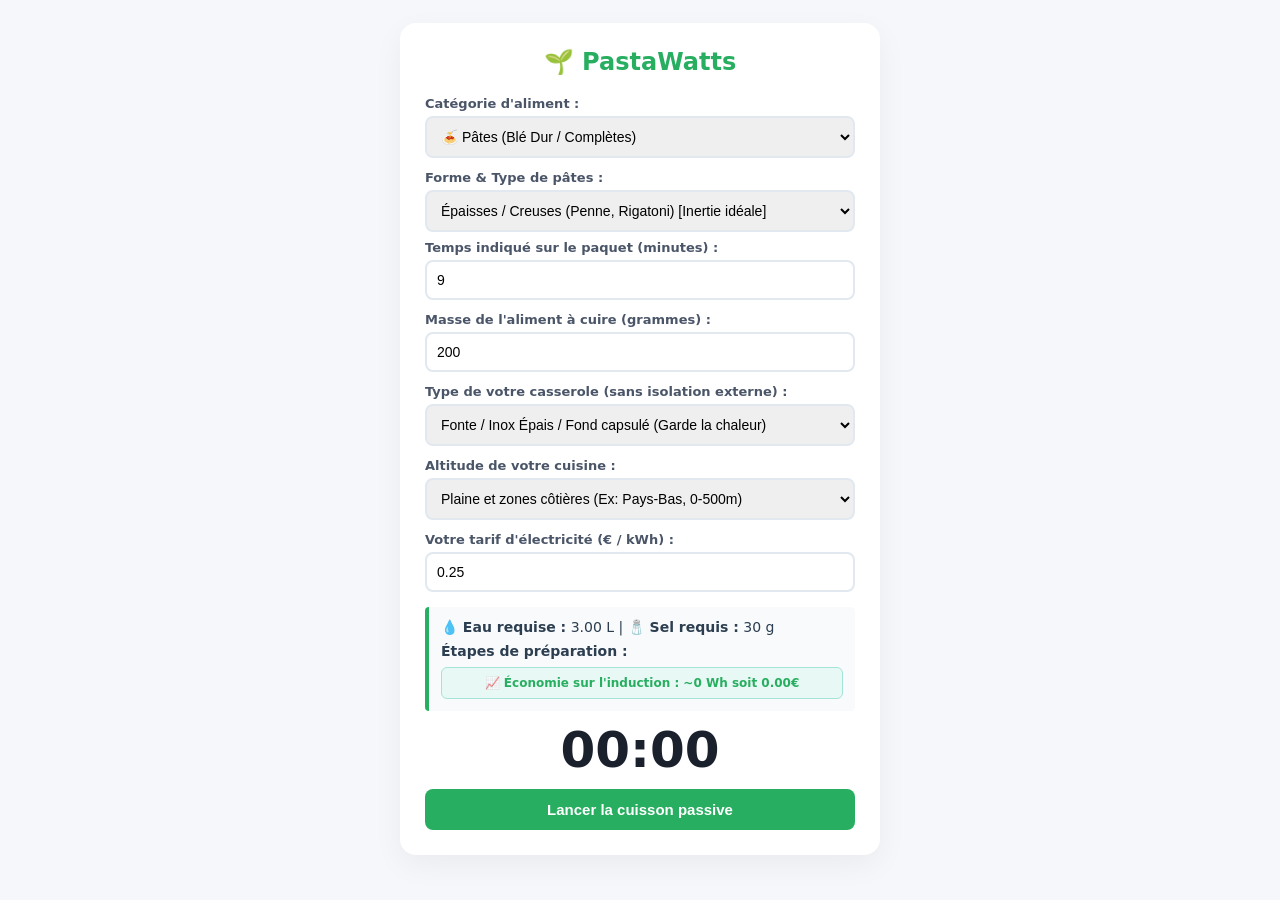
==== index.html @ 8f2069ab "Update index.html" ====
<!DOCTYPE html>
<html lang="fr">
<head>
    <meta charset="UTF-8">
    <meta name="viewport" content="width=device-width, initial-scale=1.0">
    <title>PastaWatts - L'Assistant de Cuisson Passive</title>
    <link rel="stylesheet" href="style.css">
</head>
<body>

<div class="container">
    <h1>🌱 PastaWatts</h1>
    
    <div class="group">
        <label for="category">Catégorie d'aliment :</label>
        <select id="category" onchange="toggleInputs()">
            <option value="pates">🍝 Pâtes (Blé Dur / Complètes)</option>
            <option value="riz">🌾 Riz (Blanc, Complet, Basmati)</option>
            <option value="cereales">🥣 Autres Céréales (Quinoa, Boulgour...)</option>
        </select>
    </div>

    <!-- Options dynamiques pour les Pâtes -->
    <div id="pates-options" class="group">
        <label for="formePates">Forme & Type de pâtes :</label>
        <select id="formePates" onchange="calculer()">
            <option value="fines">Fines / Longues (Spaghetti, Coquillettes) [-1 min de repos]</option>
            <option value="epaisses" selected>Épaisses / Creuses (Penne, Rigatoni) [Inertie idéale]</option>
            <option value="completes">Pâtes Complètes (Intégrales) [+2 min de repos]</option>
        </select>
        <label for="tempsPaquet" style="margin-top: 8px;">Temps indiqué sur le paquet (minutes) :</label>
        <input type="number" id="tempsPaquet" value="9" min="1" oninput="calculer()">
    </div>

    <!-- Options dynamiques pour le Riz et Céréales -->
   <div id="riz-options" class="group" style="display:none;">
    <label for="typeRiz">Type de riz :</label>
    <select id="typeRiz" onchange="calculer()">
        <option value="riz_blanc">Riz Blanc / Basmati / Thaï</option>
        <option value="riz_complet">Riz Complet (Grain entier)</option>
    </select>
</div>

<div id="cereales-options" class="group" style="display:none;">
    <label for="typeCereale">Type de céréale :</label>
    <select id="typeCereale" onchange="calculer()">
        <option value="quinoa">Quinoa</option>
        <option value="boulgour">Boulgour / Épeautre concassé</option>
        <option value="ble_grain">Grains de Blé Entiers (Ebly, etc.)</option>
    </select>
</div>


    <div class="group">
        <label for="poids">Masse de l'aliment à cuire (grammes) :</label>
        <input type="number" id="poids" value="200" min="10" oninput="calculer()">
    </div>

    <div class="group">
        <label for="casserole">Type de votre casserole (sans isolation externe) :</label>
        <select id="casserole" onchange="calculer()">
            <option value="lourde">Fonte / Inox Épais / Fond capsulé (Garde la chaleur)</option>
            <option value="legere">Aluminium fin / Inox Léger (+1 min de repos nécessaire)</option>
        </select>
    </div>

    <div class="group">
        <label for="altitude">Altitude de votre cuisine :</label>
        <select id="altitude" onchange="calculer()">
            <option value="0">Plaine et zones côtières (Ex: Pays-Bas, 0-500m)</option>
            <option value="1000">Moyenne Montagne (500-1500m) [+1 min feu actif]</option>
            <option value="2000">Haute Montagne (>1500m) [+2 min feu actif]</option>
        </select>
    </div>

    <div class="group">
        <label for="tarifKwh">Votre tarif d'électricité (€ / kWh) :</label>
        <input type="number" id="tarifKwh" value="0.25" min="0" step="0.01" oninput="calculer()">
    </div>

    <div class="box">
        <strong>💧 Eau requise :</strong> <span id="eau">3.00</span> L | 
        <strong>🧂 Sel requis :</strong> <span id="sel">30</span> g
        <div style="margin-top: 8px; font-weight: bold; color: #2c3e50;">Étapes de préparation :</div>
        <ol class="step-list" id="prepSteps"></ol>
        
        <div class="eco-badge aria-live="polite">
            📈 Économie sur l'induction : ~<span id="ecoWh">0</span> Wh soit <span id="ecoEur">0.00</span>€
        </div>
    </div>

    <div class="timer" id="disp" aria-live="polite">00:00</div>
    <button id="btn" onclick="toggle()">Lancer la cuisson passive</button>
</div>

<script src="app.js"></script>
</body>
</html>
---- style.css ----
:root { 
    --bg: #f5f7fa; 
    --card: #ffffff; 
    --text: #2c3e50; 
    --green: #27ae60; 
    --red: #e74c3c; 
}

body { 
    font-family: system-ui, -apple-system, sans-serif; 
    background: var(--bg); 
    color: var(--text); 
    padding: 15px; 
    display: flex; 
    justify-content: center; 
}

.container { 
    max-width: 480px; 
    width: 100%; 
    background: var(--card); 
    padding: 25px; 
    border-radius: 16px; 
    box-shadow: 0 10px 30px rgba(0,0,0,0.05); 
    box-sizing: border-box; 
}

h1 { 
    text-align: center; 
    color: var(--green); 
    margin-bottom: 20px; 
    font-size: 24px; 
    margin-top: 0; 
}

.group { 
    margin-bottom: 12px; 
}

label { 
    display: block; 
    font-weight: bold; 
    margin-bottom: 5px; 
    font-size: 13px; 
    color: #4a5568; 
}

select, input { 
    width: 100%; 
    padding: 10px; 
    border: 2px solid #e2e8f0; 
    border-radius: 8px; 
    box-sizing: border-box; 
    font-size: 14px; 
}

.box { 
    background: #f8fafc; 
    border-left: 4px solid var(--green); 
    padding: 12px; 
    border-radius: 4px; 
    margin-top: 15px; 
    font-size: 14px; 
}

.eco-badge { 
    background: #e8f8f5; 
    color: var(--green); 
    padding: 8px; 
    border-radius: 6px; 
    font-weight: bold; 
    font-size: 12px; 
    margin-top: 8px; 
    text-align: center; 
    border: 1px solid #a3e4d7; 
}

.timer { 
    font-size: 50px; 
    font-weight: bold; 
    text-align: center; 
    margin: 10px 0; 
    font-variant-numeric: tabular-nums; 
    color: #1a202c; 
}

button { 
    width: 100%; 
    padding: 12px; 
    background: var(--green); 
    color: white; 
    border: none; 
    border-radius: 8px; 
    font-size: 15px; 
    font-weight: bold; 
    cursor: pointer; 
}

button:hover { 
    filter: brightness(0.9); 
}

.step-list { 
    margin: 8px 0 0 0; 
    padding-left: 20px; 
    font-size: 13px; 
    color: #4a5568; 
}
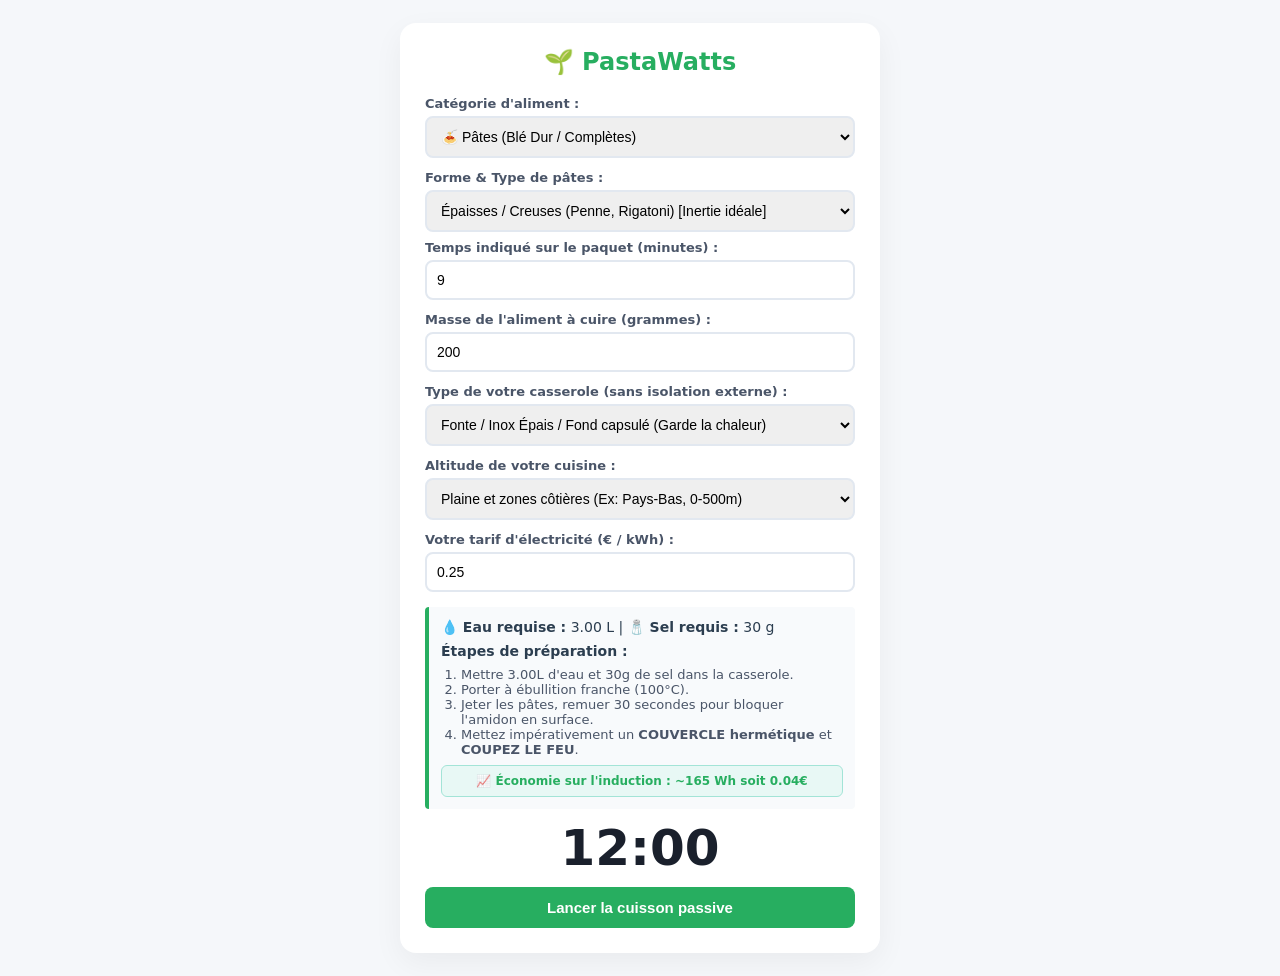
==== commit 9e9d67ea: "Add manifest and Apple touch icon links to index.html" ====
--- a/index.html
+++ b/index.html
@@ -5,6 +5,9 @@
     <meta name="viewport" content="width=device-width, initial-scale=1.0">
     <title>PastaWatts - L'Assistant de Cuisson Passive</title>
     <link rel="stylesheet" href="style.css">
+    <link rel="manifest" href="manifest.json">
+<meta name="apple-mobile-web-app-capable" content="yes">
+<link rel="apple-touch-icon" href="icon-192.png">
 </head>
 <body>
 
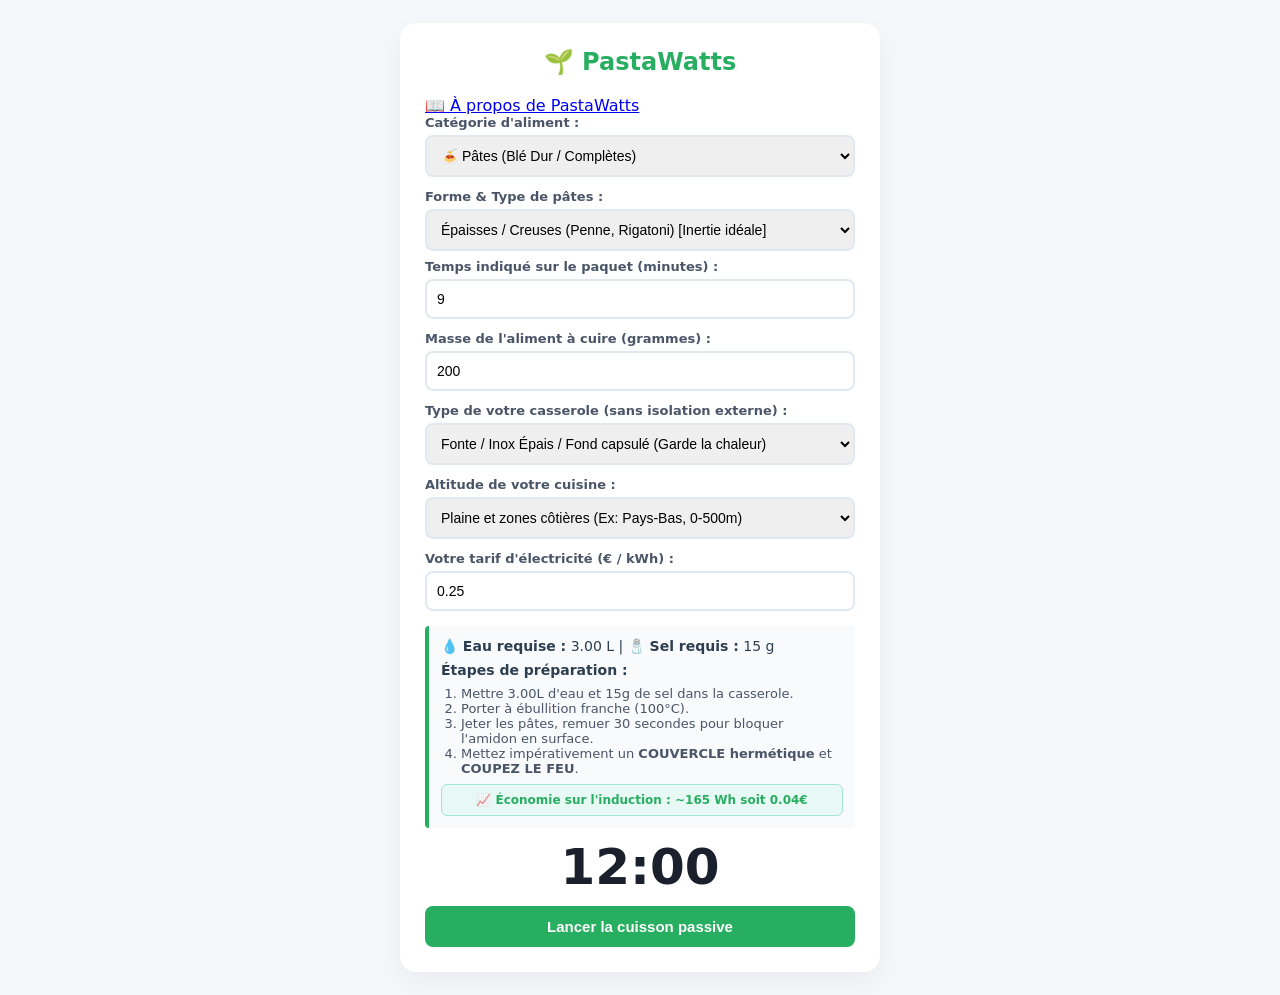
==== commit 2f933f3a: "Add link to 'À propos de PastaWatts' in index.html Added a link to the readme page for more informat" ====
--- a/index.html
+++ b/index.html
@@ -5,15 +5,21 @@
     <meta name="viewport" content="width=device-width, initial-scale=1.0">
     <title>PastaWatts - L'Assistant de Cuisson Passive</title>
     <link rel="stylesheet" href="style.css">
+        <!-- Liaison avec le manifest pour Android -->
     <link rel="manifest" href="manifest.json">
-<meta name="apple-mobile-web-app-capable" content="yes">
-<link rel="apple-touch-icon" href="icon-192.png">
+    <!-- Métadonnées pour l'installation iOS -->
+    <meta name="apple-mobile-web-app-capable" content="yes">
+    <meta name="apple-mobile-web-app-title" content="PastaWatts">
+    <link rel="apple-touch-icon" href="icon.svg">
+
 </head>
 <body>
 
 <div class="container">
     <h1>🌱 PastaWatts</h1>
-    
+    <a href="readme.html" class="about-link">
+    📖 À propos de PastaWatts
+</a>
     <div class="group">
         <label for="category">Catégorie d'aliment :</label>
         <select id="category" onchange="toggleInputs()">
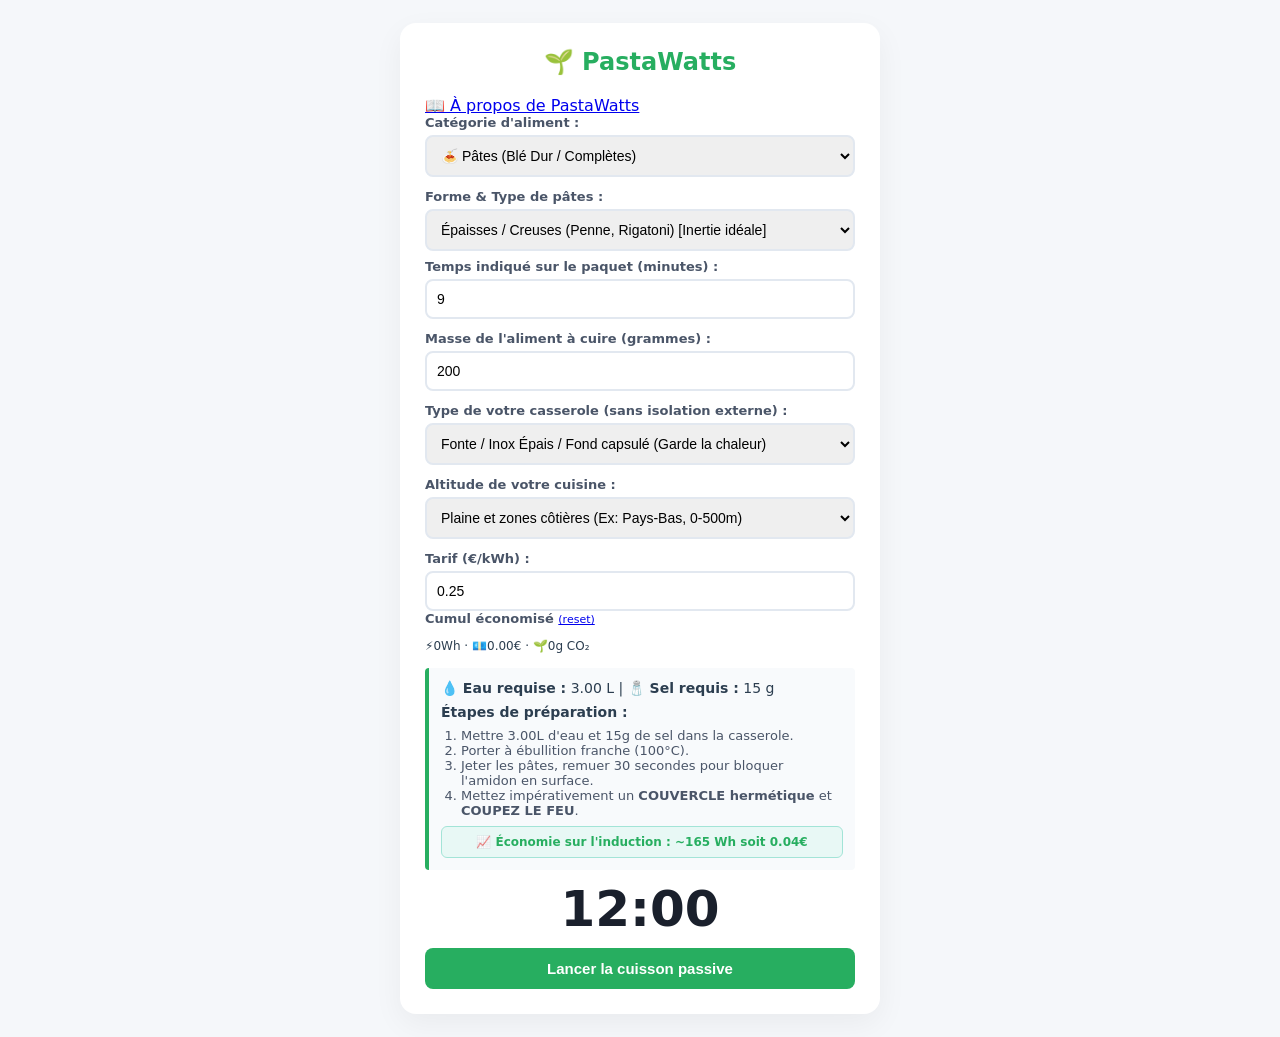
==== commit 74243a52: "Refactor electricity tariff input and savings display" ====
--- a/index.html
+++ b/index.html
@@ -82,10 +82,18 @@
         </select>
     </div>
 
-    <div class="group">
-        <label for="tarifKwh">Votre tarif d'électricité (€ / kWh) :</label>
+    <div class="group row-flex">
+    <div>
+        <label for="tarifKwh">Tarif (€/kWh) :</label>
         <input type="number" id="tarifKwh" value="0.25" min="0" step="0.01" oninput="calculer()">
     </div>
+    <div>
+        <label>Cumul économisé <a href="#" onclick="resetTotals();return false;" style="font-weight:normal;font-size:11px;">(reset)</a></label>
+        <div style="font-size:12px;padding-top:8px;">
+            ⚡<span id="totalWh">0</span>Wh · 💶<span id="totalEur">0.00</span>€ · 🌱<span id="totalCo2">0</span>g CO₂
+        </div>
+    </div>
+</div>
 
     <div class="box">
         <strong>💧 Eau requise :</strong> <span id="eau">3.00</span> L | 
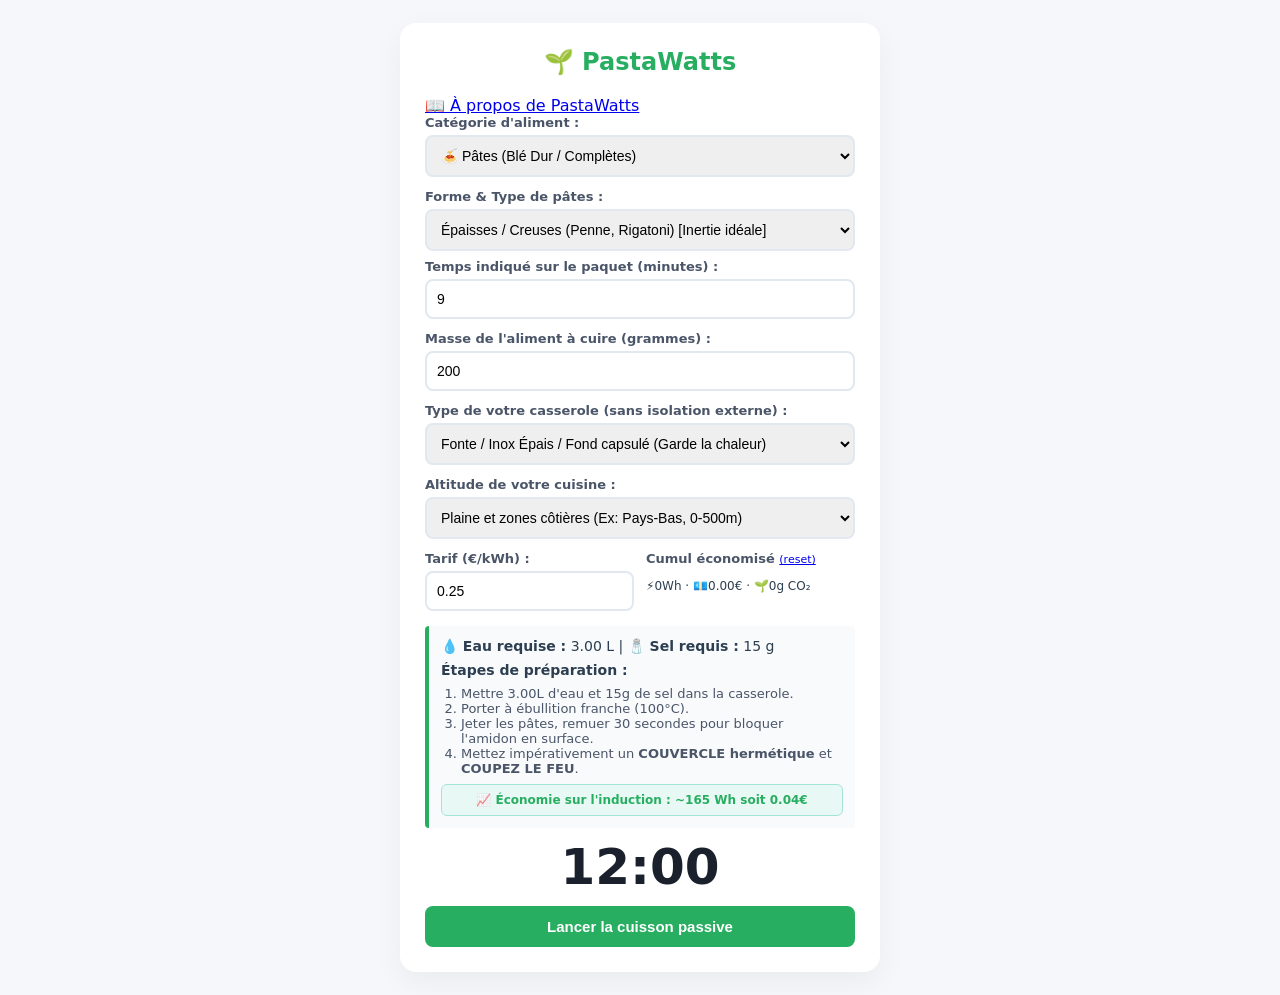
==== commit 119d402b: "Fix formatting of total CO2 display in index.html" ====
--- a/index.html
+++ b/index.html
@@ -90,7 +90,7 @@
     <div>
         <label>Cumul économisé <a href="#" onclick="resetTotals();return false;" style="font-weight:normal;font-size:11px;">(reset)</a></label>
         <div style="font-size:12px;padding-top:8px;">
-            ⚡<span id="totalWh">0</span>Wh · 💶<span id="totalEur">0.00</span>€ · 🌱<span id="totalCo2">0</span>g CO₂
+            ⚡<span id="totalWh">0</span>Wh · 💶<span id="totalEur">0.00</span>€ ·     🌱<span id="totalCo2">0</span>g CO₂
         </div>
     </div>
 </div>
--- a/style.css
+++ b/style.css
@@ -36,7 +36,8 @@
 .group { 
     margin-bottom: 12px; 
 }
-
+.row-flex { display: flex; gap: 12px; }
+.row-flex > div { flex: 1; }
 label { 
     display: block; 
     font-weight: bold; 
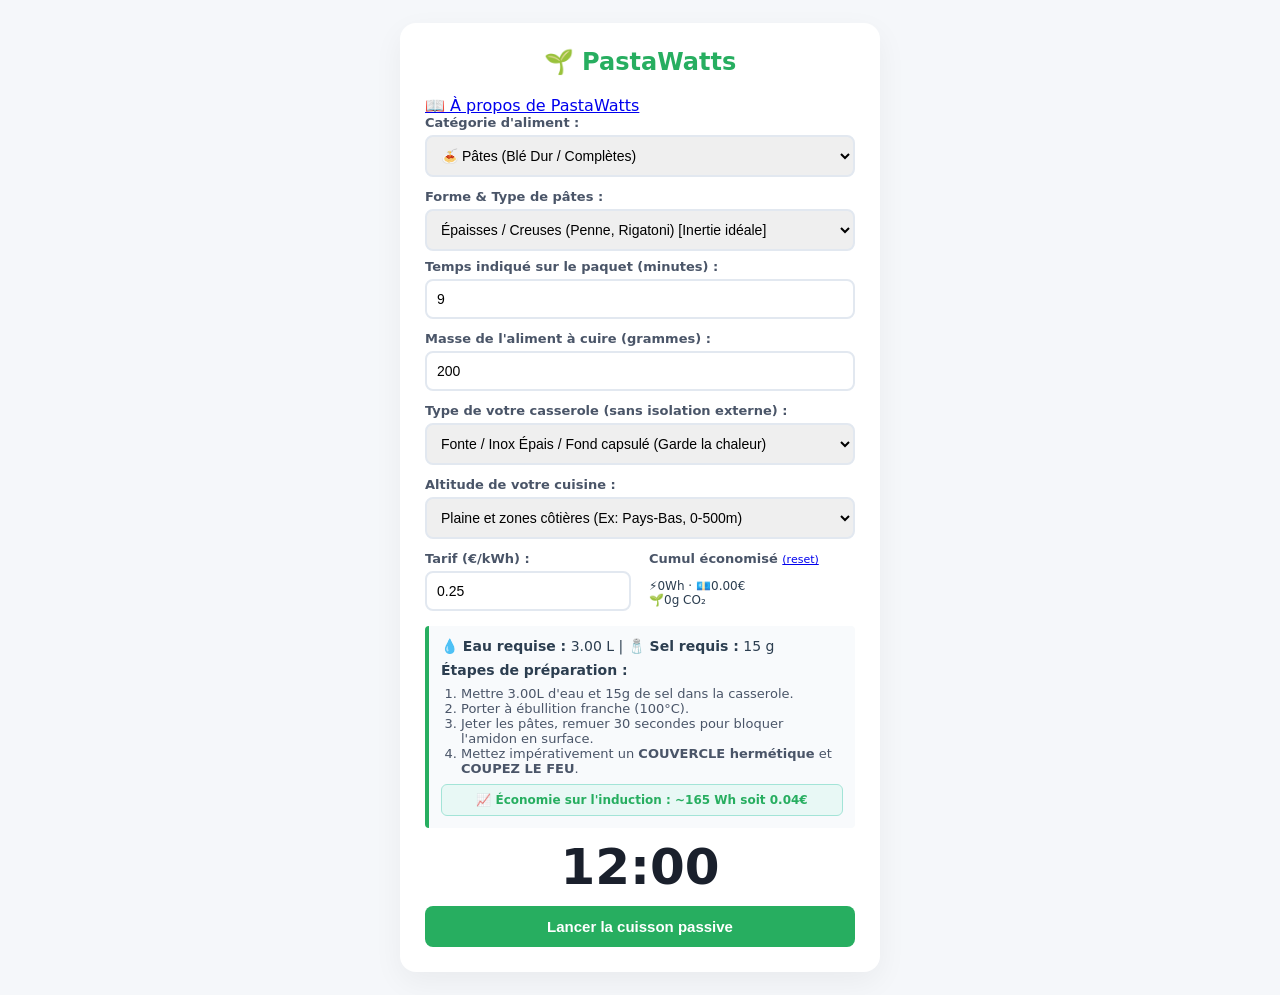
==== commit 4e5b5c38: "Update index.html" ====
--- a/index.html
+++ b/index.html
@@ -90,7 +90,7 @@
     <div>
         <label>Cumul économisé <a href="#" onclick="resetTotals();return false;" style="font-weight:normal;font-size:11px;">(reset)</a></label>
         <div style="font-size:12px;padding-top:8px;">
-            ⚡<span id="totalWh">0</span>Wh · 💶<span id="totalEur">0.00</span>€ ·     🌱<span id="totalCo2">0</span>g CO₂
+            ⚡<span id="totalWh">0</span>Wh · 💶<span id="totalEur">0.00</span>€<br>🌱<span id="totalCo2">0</span>g CO₂
         </div>
     </div>
 </div>
--- a/style.css
+++ b/style.css
@@ -36,7 +36,7 @@
 .group { 
     margin-bottom: 12px; 
 }
-.row-flex { display: flex; gap: 12px; }
+.row-flex { display: flex; gap: 18px; }
 .row-flex > div { flex: 1; }
 label { 
     display: block; 
